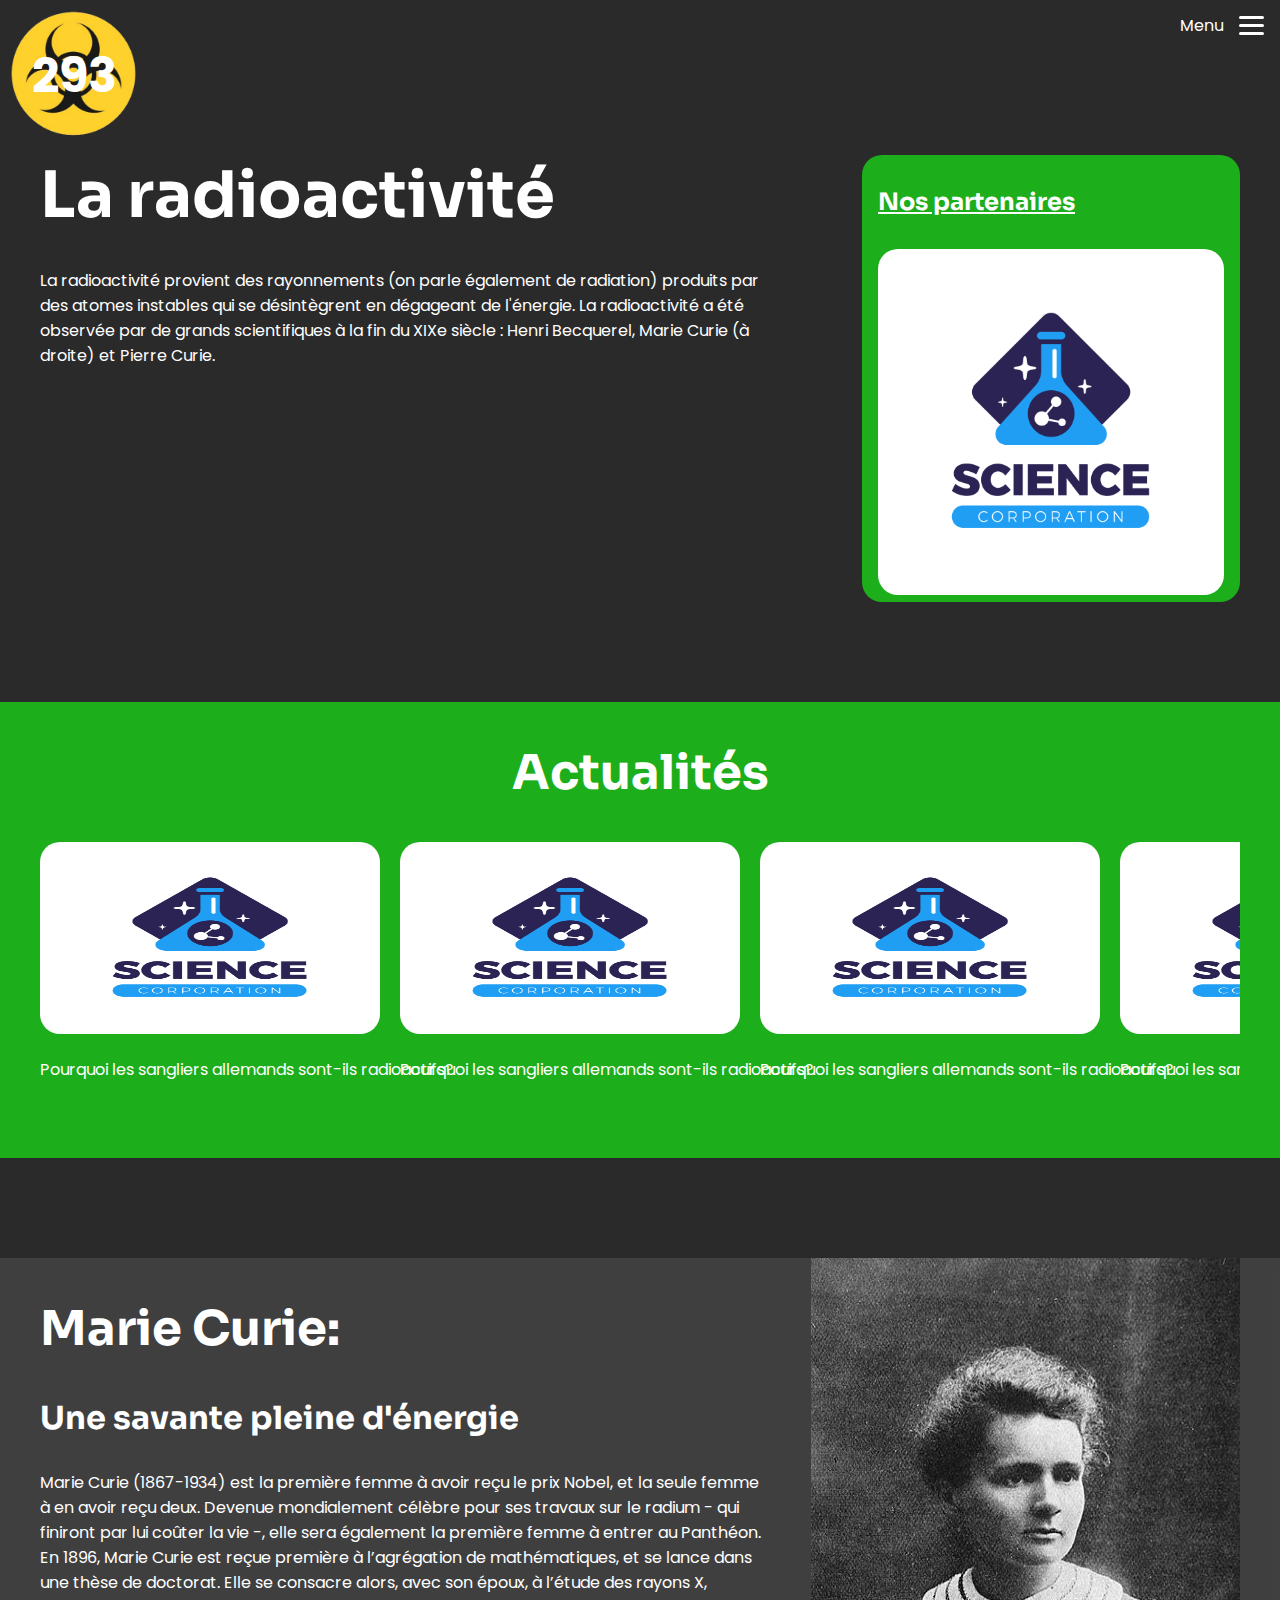
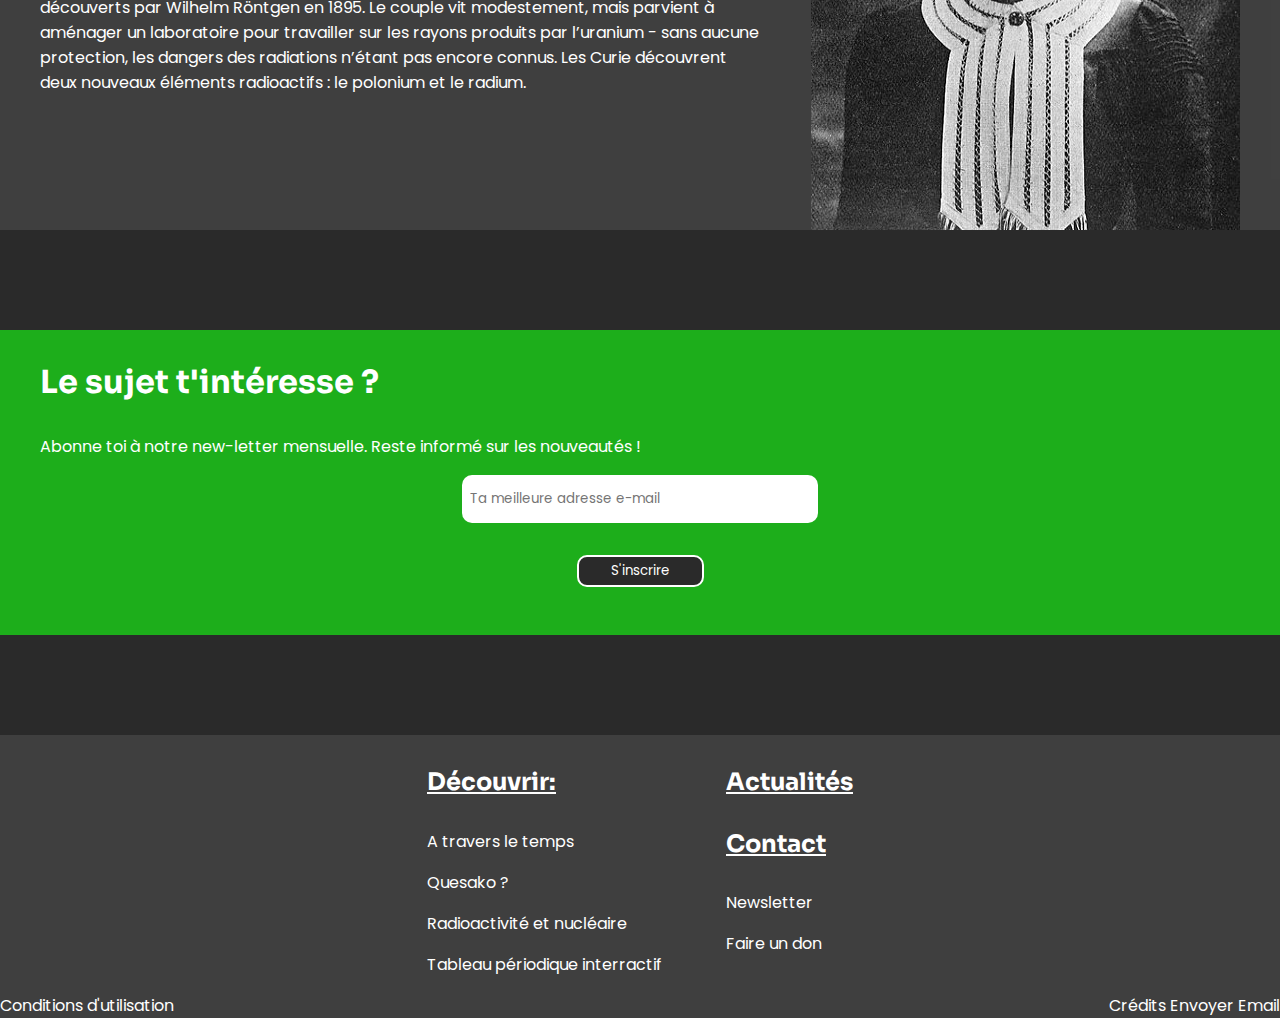
==== index.html @ e86bb807 "first commit" ====
<!DOCTYPE html>
<html lang="fr" class="center col">
<head>
    <title>La radioactivité - Accueil</title>
    <meta charset="utf-8"/>
    <link href="css/style.css" rel="stylesheet"/>
    <link href="css/form.css" rel="stylesheet"/>
</head>
<body class="page" id="#home">
<header>
    <div class="logo">
        <img src="pictures/logo.png" alt="logo" class="logo-image">
        <span>293</span>
    </div>
    <div class="menu">
        <span>Menu</span>
        <a href="#menu">
            <div class="burger-menu">
                <div class="bar"></div>
                <div class="bar"></div>
                <div class="bar"></div>
            </div>
        </a>
        <nav id="menu">
            <a class="close" href="#"><span>Fermer</span> &times;</a>
            <ul>
                <li>Accueil</li>
                <li><h4>Découvrir:</h4></li>
                <li><p>A travers le temps</p></li>
                <li><p>Quesako ?</p></li>
                <li><p>Radioactivité et nucléaire</p></li>
                <li><p><a href="/web/tableau.html">Tableau périodique interractif</a></p></li>
                <li><h4><a href="/#actualites">Actualités</a></h4></li>
                <li><h4><a href="/web/contact.html">Contact</a></h4></li>
                <li><p>Newsletter</p></li>
                <li><p><a href="/web/don.html">Faire un don</a></p></li>
            </ul>
        </nav>
    </div>
</header>
<main>
    <section id="home-intro">
        <div class="content">
            <article class="paragraph">
                <h1>La radioactivité</h1>
                <p>La radioactivité provient des rayonnements (on parle également de radiation) produits par des atomes
                    instables qui se désintègrent en dégageant de l'énergie.
                    La radioactivité a été observée par de grands scientifiques à la fin du XIXe siècle : Henri
                    Becquerel,
                    Marie Curie (à droite) et Pierre Curie.
                </p>
            </article>
            <article class="partners">
                <h4><a href="/partenaires">Nos partenaires</a></h4>
                <img src="pictures/8891351.jpg" alt="partner-science">
            </article>
        </div>
    </section>
    <section id="actualites">
        <div class="content">
            <h2>Actualités</h2>
            <div class="actu-list">
                <article>
                    <img src="pictures/8891351.jpg" alt="to">
                    <p>Pourquoi les sangliers allemands sont-ils radioactifs?</p>
                </article>
                <article>
                    <img src="pictures/8891351.jpg" alt="to">
                    <p>Pourquoi les sangliers allemands sont-ils radioactifs?</p>
                </article>
                <article>
                    <img src="pictures/8891351.jpg" alt="to">
                    <p>Pourquoi les sangliers allemands sont-ils radioactifs?</p>
                </article>
                <article>
                    <img src="pictures/8891351.jpg" alt="to">
                    <p>Pourquoi les sangliers allemands sont-ils radioactifs?</p>
                </article>
                <article>
                    <img src="pictures/8891351.jpg" alt="to">
                    <p>Pourquoi les sangliers allemands sont-ils radioactifs?</p>
                </article>
                <article>
                    <img src="pictures/8891351.jpg" alt="to">
                    <p>Pourquoi les sangliers allemands sont-ils radioactifs?</p>
                </article>
            </div>
        </div>
    </section>
    <section id="marie-curie">
        <div class="content text-image-block">
            <div>
                <h2>Marie Curie:</h2>
                <h3>Une savante pleine d'énergie</h3>
                <p>
                    Marie Curie (1867-1934) est la première femme à avoir reçu le prix Nobel, et la seule femme à en
                    avoir
                    reçu
                    deux. Devenue mondialement célèbre pour ses travaux sur le radium - qui finiront par lui coûter la
                    vie
                    -,
                    elle sera également la première femme à entrer au Panthéon.

                    En 1896, Marie Curie est reçue première à l’agrégation de mathématiques, et se lance dans une thèse
                    de
                    doctorat. Elle se consacre alors, avec son époux, à l’étude des rayons X, découverts par Wilhelm
                    Röntgen
                    en
                    1895. Le couple vit modestement, mais parvient à aménager un laboratoire pour travailler sur les
                    rayons
                    produits par l’uranium - sans aucune protection, les dangers des radiations n’étant pas encore
                    connus.
                    Les
                    Curie découvrent deux nouveaux éléments radioactifs : le polonium et le radium.
                </p>
            </div>
            <img src="pictures/Marie_Curie.jpg" alt="Marie Curie">
        </div>
    </section>
    <section id="newsletter">
        <div class="content">
            <h3>Le sujet t'intéresse ?</h3>
            <p>Abonne toi à notre new-letter mensuelle. Reste informé sur les nouveautés !</p>
            <form method="post">
                <label for="email">Email</label>
                <input type="email" id="email" name="email" placeholder="Ta meilleure adresse e-mail">
                <button type="submit">S'inscrire</button>
            </form>
        </div>
    </section>
</main>
<footer>
    <div class="nav-rappel content">
        <div>
            <h4>Découvrir:</h4>
            <p>A travers le temps</p>
            <p>Quesako ?</p>
            <p>Radioactivité et nucléaire</p>
            <p><a href="/web/tableau.html">Tableau périodique interractif</a></p>
        </div>
        <div>
            <h4>Actualités</h4>
            <h4>Contact</h4>
            <p>Newsletter</p>
            <p>Faire un don</p>
        </div>
    </div>
    <div class="bottom-bar">
        <span class="legend"><a href="/web/conditions.html">Conditions d'utilisation</a></span>
        <div>
            <span><a href="/web/credits.html">Crédits</a></span>
            <a href="mailto:claire@inetis.ch.com">Envoyer Email</a>
        </div>
    </div>
</footer>
</body>
</html>
---- css/style.css ----
@import url('https://fonts.googleapis.com/css2?family=Poppins:ital,wght@0,100;0,200;0,300;0,400;0,500;0,600;0,700;0,800;0,900;1,100;1,200;1,300;1,400;1,500;1,600;1,700;1,800;1,900&family=Sora:wght@100;200;300;400;500;600;700;800&display=swap');

/*
// GENERAL
*/

html {
    width: 100%;
    height: 100%;
    overflow-x: hidden;
}

body {
    background-color: #2A2A2A;
    color: white;
    font-family: 'Poppins', Verdana, Arial, serif;
    padding: 0;
    margin: 0;
}

.page main {
    display: flex;
    flex-direction: column;
    gap: 100px;
}

section {
    display: flex;
    align-items: center;
    justify-content: center;
}

.content {
    max-width: 1200px;
}

footer {
    background-color: rgba(255, 255, 255, 0.1);
    margin-top: 100px;
    display: flex;
    flex-direction: column;
}

footer .nav-rappel {
    display: flex;
    justify-content: start;
    gap: 64px;
    align-self: center;
}

footer .bottom-bar {
    display: flex;
    justify-content: space-between;
}

a {
    color: inherit;
    transition: text-shadow .1s ease-in;
    text-decoration: inherit;
}

a:hover {
    text-shadow: #2A2A2A 1px 1px;
}

::-webkit-scrollbar {
    width: 8px; /* Default width for both scrollbars */
}

/* For the vertical scrollbar */
::-webkit-scrollbar-vertical {
    width: 8px;
}

/* For the horizontal scrollbar */
::-webkit-scrollbar-horizontal {
    height: 8px;
}

/* Track */
::-webkit-scrollbar-track {
    box-shadow: inset 0 0 5px grey;
    border-radius: 4px;
}

/* Handle */
::-webkit-scrollbar-thumb {
    background: darkgray;
    border-radius: 4px;
}

/* Handle on hover */
::-webkit-scrollbar-thumb:hover {
    background: gray;
}

/* TYPOGRAPHY */

h1, .h1 {
    font-size: 64px;
    font-weight: bold;
    font-family: Sora, Lato, SansSerif, serif;
    margin: 0 0 32px 0;
}

h2, .h2 {
    font-size: 48px;
    font-weight: bold;
    font-family: Sora, Lato, SansSerif, serif;
}

h3, .h3 {
    font-size: 32px;
    font-weight: bold;
    font-family: Sora, Lato, SansSerif, serif;
}

h4, .h4 {
    font-size: 24px;
    text-decoration: underline;
    font-weight: bold;
    font-family: Sora, Lato, SansSerif, serif;
}


/*
// NAVIGATION
*/

.menu {
    display: flex;
    align-items: center;
}

.burger-menu {
    display: flex;
    flex-direction: column;
    gap: 5px;
    margin: 1rem;
}

.bar {
    width: 25px;
    height: 3px;
    background-color: white;
    border-radius: 1.5px;
}

nav {
    position: fixed;
    top: 0;
    left: 0;
    right: 0;
    bottom: 0;
    z-index: 10;
    overflow: hidden;
    background: #2A2A2A;
    display: flex;
    justify-content: space-evenly;
    align-items: center;
    /* animation haut-bas */
    transform: translateY(-100%);
    transition: transform 0.2s ease;
}

nav ul {
    list-style-type: none;
}

nav .close {
    position: absolute;
    top: 0;
    right: 12px;
    font-size: 3rem;
    display: flex;
    align-items: center;
}

nav .close span {
    font-size: 1rem;
    margin-right: 1rem;
}

nav:target {
    transform: translateY(0);
}

/*
// HOME
 */

.logo {
    position: relative;
    margin: 10px;
}

.logo .logo-image {
    width: 128px;
    height: 128px;
}

.logo span {
    position: absolute;
    left: 0;
    font-size: 48px;
    font-weight: bold;
    width: 100%;
    height: 100%;
    text-align: center;
    padding: 30px 0;
}

header {
    display: flex;
    justify-content: space-between;
    align-items: start;
}

#home-intro .content {
    display: flex;
    gap: 32px;
}

#home-intro .paragraph {
    max-width: 60%;
}

.partners {
    background-color: #1DAE1B;
    border-radius: 20px;
    padding: 0 1rem;
    margin-left: 70px;
}

.partners img {
    width: 100%;
    max-width: 50rem;
    border-radius: 20px;
}

#actualites {
    background-color: #1DAE1B;
    text-align: center;
    display: flex;
    flex-direction: column;
    align-items: center;
    margin: 0;
    padding: 0;
}

.actu-list {
    display: flex;
    gap: 20px;
    overflow: auto;
    white-space: nowrap;
    margin-bottom: 48px;
}

.actu-list article {
    text-align: start;
    width: 340px;
    margin-bottom: 12px;
}

.actu-list article img {
    width: 100%;
    aspect-ratio: 16/9;
    border-radius: 20px;
}

.text-image-block {
    display: flex;
    gap: 48px;
}

#marie-curie {
    background-color: RGBA(255, 255, 255, 0.1);
}

#marie-curie img {
    width: 50%;
    aspect-ratio: 75/100;
}

#newsletter {
    background-color: #1DAE1B;
    margin: 0;
    padding-bottom: 48px;
}

#newsletter .content {
    width: 100%;
}

#newsletter label {
    visibility: hidden;
    display: none;
}

#newsletter form {
    display: flex;
    justify-content: flex-start;
    gap: 32px;
}

#newsletter input {
    max-width: 340px;
}

/*
// INTERACTIVE PERIODIC TABLE PAGE
 */

#tableau {
    flex-direction: column;
}

td {
    width: 55px;
    height: 55px;
}

td.element {
    border: 1px white solid;
    position: relative;
    padding: 5px;
}

.atomic-number {
    position: absolute;
    top: 0;
    left: 5px;
    font-size: 10px;
}

.atomic-letter {
    text-align: center;
}

.atomic-name {
    font-size: .5rem;
    text-align: center;
}

.radioactive {
    border-color: #1DAE1B !important;
    box-shadow: #1DAE1B;
    color: #1DAE1B !important;
}

.overlay {
    position: absolute;
    top: 0;
    bottom: 0;
    left: 0;
    right: 0;
    background: rgba(0, 0, 0, 0.5);
    transition: opacity 200ms;
    visibility: hidden;
    opacity: 0;
}

.overlay .popup {
    background: white;
    border-radius: 40px;
    width: 80%;
    padding: 1rem;
    color: black;
    display: flex;
    flex-direction: column;
    position: relative;
    margin: 128px auto;
}

.overlay .close {
    position: absolute;
    right: 2rem;
    top: 1rem;
    font-size: 30px;
    cursor: default;
    margin-left: auto;
    color: black;
}

.overlay:target {
    visibility: visible;
    opacity: 1;
}

/*
// Partners carousel
*/

.partners-carousel {
    background-color: #1DAE1B;
    height: 400px;
    flex-direction: column;
    position: relative;
    justify-content: start;
}

div.partner {
    width: 250px;
    aspect-ratio: 3/2;
    background-image: url('/pictures/8891351.jpg');
    background-size: contain;
    background-repeat: no-repeat;
    margin: 32px;
    animation-timing-function: linear;
}

.carousel {
    display:flex;
}

#contact-page {
    display:flex;
    flex-direction:column;
    align-items:center;
}




/* EX: IPAD HORIZONTAL */
@media only screen and (max-width: 1023px) {
    td {
        width: 40px;
        height: 40px;
    }

    div.atomic-name {
        display: none;
    }


}

/* EX: IPAD VERTICSL */
@media only screen and (max-width: 767px) {
    td {
        width: 20px;
        height: 20px;
    }

    .content {
        max-width: 500px;
        flex-direction: column;
    }

    .partners {
        margin: 0;
    }

    #marie-curie img {
        width: 100%;
        margin-bottom: 64px;
    }
}


/* EX: SMARTPHONE */
@media only screen and (max-width: 500px) {
    td {
        width: 20px;
        height: 20px;
    }

    .atomic-number {
        display: none;
    }
}
---- css/form.css ----
form {
    width:100%;
    display:flex;
    flex-direction:column;
    align-items: center;
    text-align: center;
    gap:100px;
}

input {
    width:100%;
    height: 48px;
    border-radius: 10px;
    padding: 0 8px;
    border:0;
}

::placeholder {
    font-family: 'Poppins', Verdana, Arial, serif;
    opacity: 1; /* Firefox */
}

button {
    height: 32px;
    background-color: #2A2A2A;
    padding: 4px 32px;
    border: 2px white solid;
    border-radius: 10px;
    color: white;
    font-family: 'Poppins', Verdana, Arial, serif;
}

fieldset {
    border: none;
    background-color: rgba(255,255,255,0.1);
    border-radius:40px;
    width:100%;
    display:flex;
    flex-direction:column;
    align-items:center;
}

#montant {
    display: flex;
    justify-content: center;
}

.radio-block {
    position:relative;
    width:fit-content;
}

.radio-block span {
   position:absolute;
    top:32px;
    left:38px;
}

.radio-block label {
    position: absolute;
    top: calc(50% - 30px);
    left:0;
    bottom:0;
    right:0;
    text-align: center;
    vertical-align: center;
    font-size: 3rem;
}

label .legend {
    font-size:1.5rem;
    margin: auto 30px;
}

input[type="radio" i].custom-radio {
    appearance: none;
    margin: 30px;
    font: inherit;
    color: white;
    width: 10rem;
    height: 10rem;
    display: grid;
    place-content: center;
    border-radius:20px;
}

input[type="radio"]::before {
    content: "";
    width: 10rem;
    height: 10rem;
    background-color: rgba(255,255,2555,0.1);
    border-radius:20px;
}

input[type="radio"]:checked::before {
    background-color:#1DAE1B;
}

#frequency input[type="radio" i] {
    appearance: none;
    margin: 0;
    font: inherit;
    color: white;
    height: 48px;
    display: grid;
    padding:0;
    width:100%;
}

#frequency input[type="radio"]::before {
    content: "";
    height: 48px;
    width:100%;
    background-color: white;
    border-radius:0;
    margin:0;
    padding:0;
    place-content: center;
}

#frequency input[type="radio"]:checked::before {
    background-color:#1DAE1B;
}

#frequency label {
    color: #2A2A2A;
    position: absolute;
    top:12px;
    bottom:0;
    left:0;
    right:0;
    text-align:center;
}

#frequency div {
    position:relative;
    width:25%;
}


#frequency {
    border-radius: 24px;
    overflow: hidden;
    display: flex;
    margin:30px;
    width:70%;
}

select {
    width:50%;
    height:48px;
    border:none;
    font-size:1.5rem;
    border-radius: 20px;
    padding: 0 12px;
}

select option {
    height: 3rem;
    font-size:1vw;
}

#paiement {
    display:flex;
    width:70%;
    gap:32px;
    margin: 32px;
}

#paiement label {
    display:none;
    visibility: hidden;
}

#paiement div {
    width:50%;
}

#paiement input {
    height:48px;
    border-radius:20px;
}

.confirmation {
    display:flex;
    width:70%;
    align-items: center;
    gap:16px;
}

input#conditions {
    width:32px;
}

.confirmation .button {
    margin-left:auto;
    height:48px;
    padding: 0 64px;
    border-radius: 20px;
    font-size:24px;
    font-weight:bold;
}

#contact {
    background-color: #1DAE1B;
    border-radius:40px;
    gap:0;
    padding-bottom:32px;
}

.line {
    display:flex;
    justify-content:space-between;
    gap:32px;
    width:70%;
}

.line div {
    width:100%;
}

.line label {
    visibility: hidden;
}

.classic-radio {
    display:flex;
    width:70%;
}

.classic-radio div {
    display:flex;
    align-items:center;
    margin-left:32px;
    gap:4px;
}

.classic-radio input::before {
    width:32px;
    height:32px;
}

textarea {
    width:70%;
    margin:32px 0 ;
    border-radius:10px;
    height:10rem;
}

.confirmation .buttons {
    margin-left:auto;
}
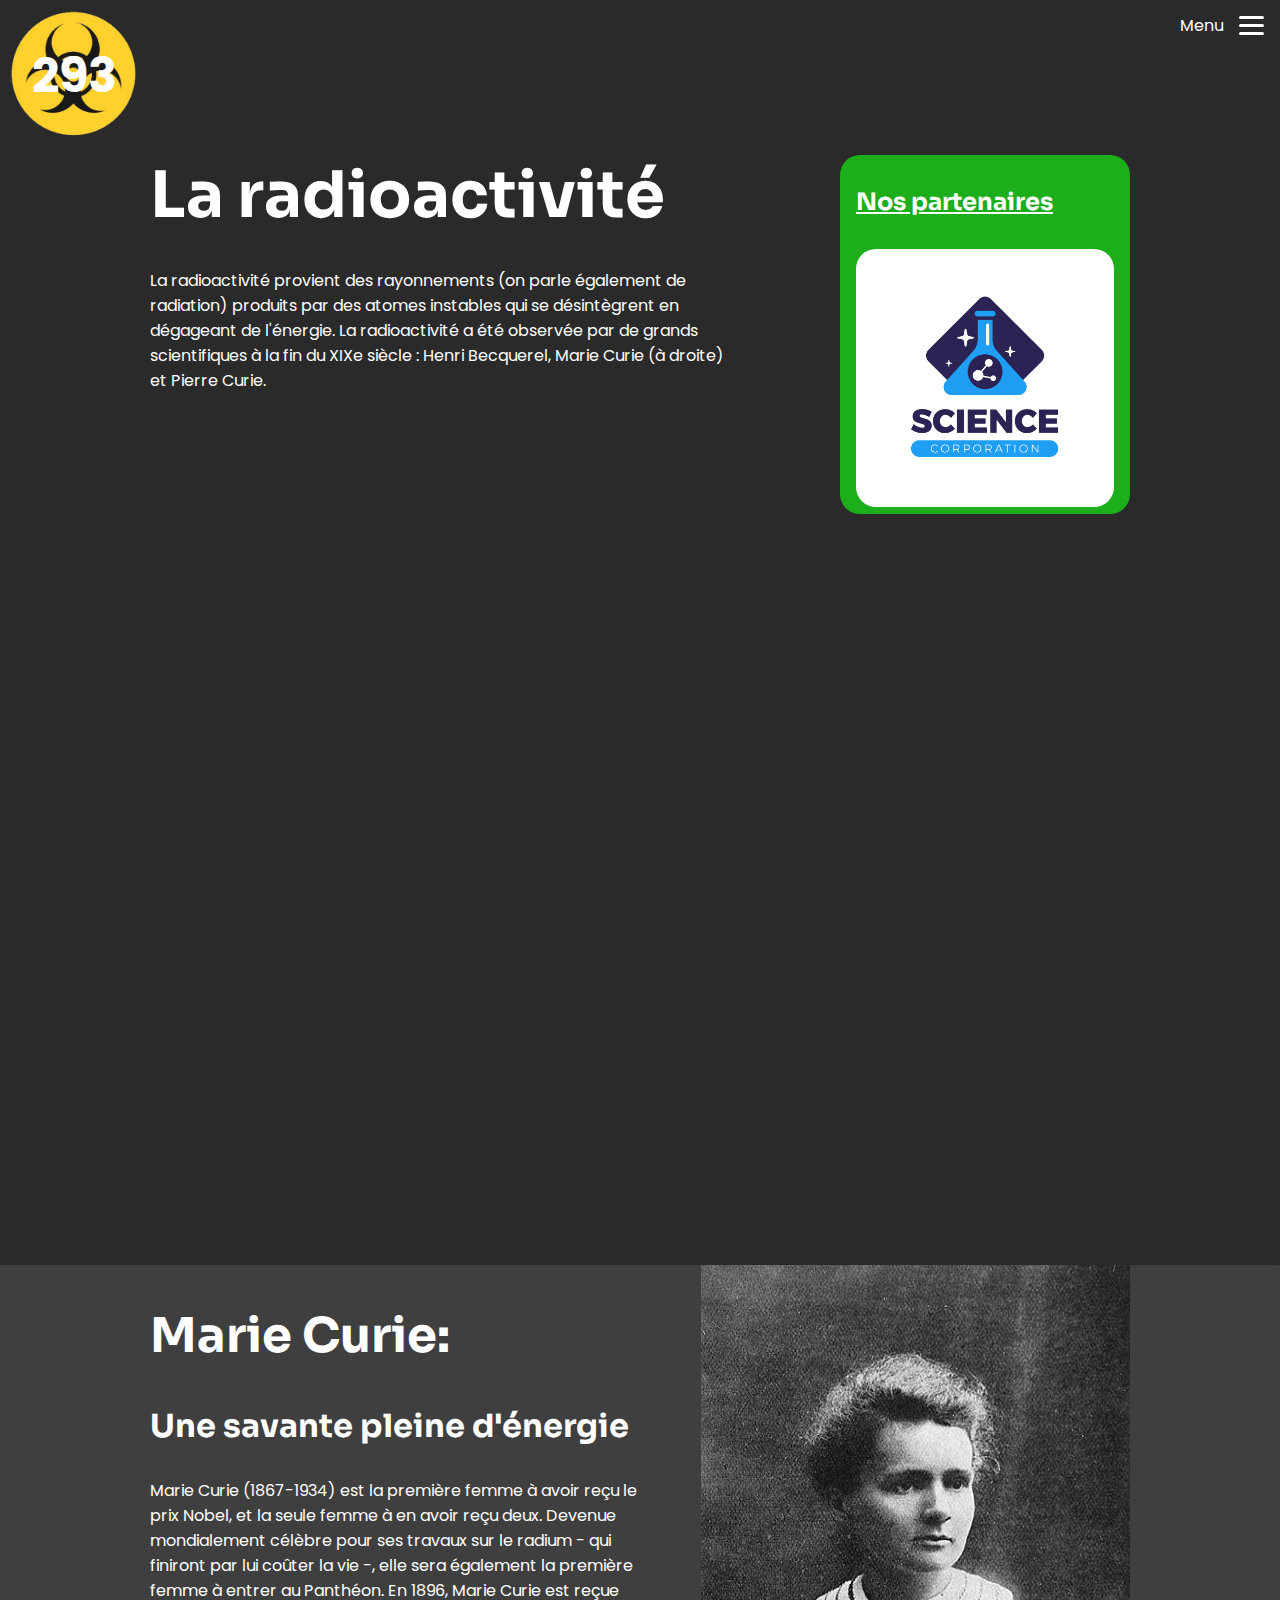
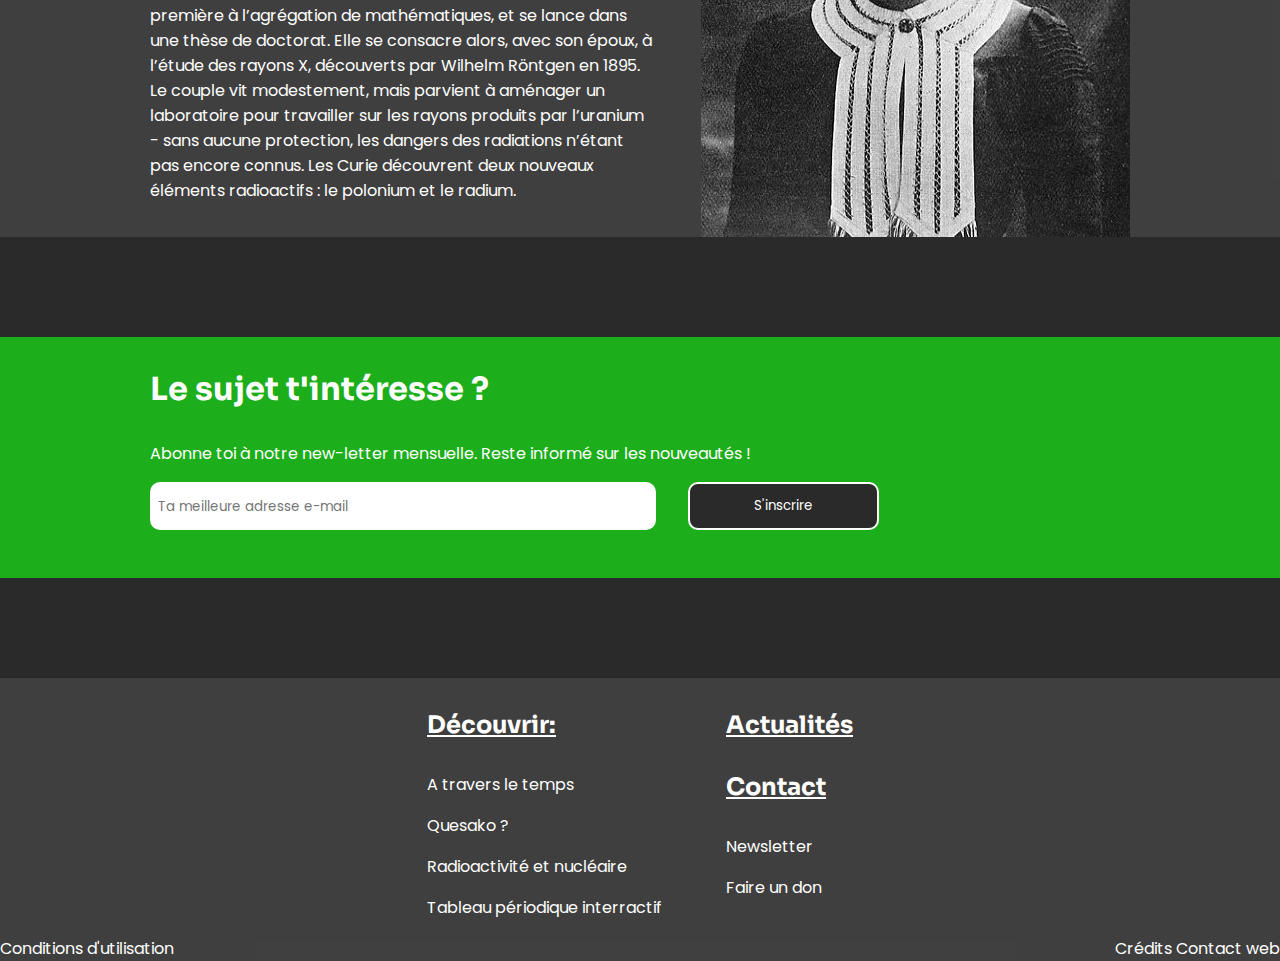
==== commit 9bbbf5b0: "Avancement" ====
--- a/index.html
+++ b/index.html
@@ -24,15 +24,14 @@
         <nav id="menu">
             <a class="close" href="#"><span>Fermer</span> &times;</a>
             <ul>
-                <li>Accueil</li>
+                <li><h4><a href="/">Accueil</a></h4></li>
                 <li><h4>Découvrir:</h4></li>
-                <li><p>A travers le temps</p></li>
-                <li><p>Quesako ?</p></li>
-                <li><p>Radioactivité et nucléaire</p></li>
+                <li><p><a href="/web/chronologie.html">A travers le temps</a></p></li>
+                <li><p><a href="/web/quesako.html">Quesako ?</a></p></li>
+                <li><p><a href="/web/nucleaire.html">Radioactivité et nucléaire</a></p></li>
                 <li><p><a href="/web/tableau.html">Tableau périodique interractif</a></p></li>
-                <li><h4><a href="/#actualites">Actualités</a></h4></li>
                 <li><h4><a href="/web/contact.html">Contact</a></h4></li>
-                <li><p>Newsletter</p></li>
+                <li><p><a href="/web/newsletter.html">Newsletter</a></p></li>
                 <li><p><a href="/web/don.html">Faire un don</a></p></li>
             </ul>
         </nav>
@@ -56,36 +55,8 @@
             </article>
         </div>
     </section>
-    <section id="actualites">
-        <div class="content">
-            <h2>Actualités</h2>
-            <div class="actu-list">
-                <article>
-                    <img src="pictures/8891351.jpg" alt="to">
-                    <p>Pourquoi les sangliers allemands sont-ils radioactifs?</p>
-                </article>
-                <article>
-                    <img src="pictures/8891351.jpg" alt="to">
-                    <p>Pourquoi les sangliers allemands sont-ils radioactifs?</p>
-                </article>
-                <article>
-                    <img src="pictures/8891351.jpg" alt="to">
-                    <p>Pourquoi les sangliers allemands sont-ils radioactifs?</p>
-                </article>
-                <article>
-                    <img src="pictures/8891351.jpg" alt="to">
-                    <p>Pourquoi les sangliers allemands sont-ils radioactifs?</p>
-                </article>
-                <article>
-                    <img src="pictures/8891351.jpg" alt="to">
-                    <p>Pourquoi les sangliers allemands sont-ils radioactifs?</p>
-                </article>
-                <article>
-                    <img src="pictures/8891351.jpg" alt="to">
-                    <p>Pourquoi les sangliers allemands sont-ils radioactifs?</p>
-                </article>
-            </div>
-        </div>
+    <section class="content" id="home-video">
+        <iframe src="https://www.youtube.com/embed/_R22zEQFxsU" title="La radioactivité expliquée en 3 minutes" allow="accelerometer; autoplay; clipboard-write; encrypted-media; gyroscope; picture-in-picture; web-share" allowfullscreen></iframe>
     </section>
     <section id="marie-curie">
         <div class="content text-image-block">
@@ -149,7 +120,7 @@
         <span class="legend"><a href="/web/conditions.html">Conditions d'utilisation</a></span>
         <div>
             <span><a href="/web/credits.html">Crédits</a></span>
-            <a href="mailto:claire@inetis.ch.com">Envoyer Email</a>
+            <a href="mailto:claire@inetis.ch.com">Contact web</a>
         </div>
     </div>
 </footer>
--- a/css/style.css
+++ b/css/style.css
@@ -22,16 +22,19 @@
     display: flex;
     flex-direction: column;
     gap: 100px;
+    align-items:center;
 }
 
 section {
     display: flex;
     align-items: center;
     justify-content: center;
+    flex-direction: column;
+    width:100%;
 }
 
 .content {
-    max-width: 1200px;
+    max-width: 980px;
 }
 
 footer {
@@ -65,16 +68,6 @@
 
 ::-webkit-scrollbar {
     width: 8px; /* Default width for both scrollbars */
-}
-
-/* For the vertical scrollbar */
-::-webkit-scrollbar-vertical {
-    width: 8px;
-}
-
-/* For the horizontal scrollbar */
-::-webkit-scrollbar-horizontal {
-    height: 8px;
 }
 
 /* Track */
@@ -238,35 +231,6 @@
     border-radius: 20px;
 }
 
-#actualites {
-    background-color: #1DAE1B;
-    text-align: center;
-    display: flex;
-    flex-direction: column;
-    align-items: center;
-    margin: 0;
-    padding: 0;
-}
-
-.actu-list {
-    display: flex;
-    gap: 20px;
-    overflow: auto;
-    white-space: nowrap;
-    margin-bottom: 48px;
-}
-
-.actu-list article {
-    text-align: start;
-    width: 340px;
-    margin-bottom: 12px;
-}
-
-.actu-list article img {
-    width: 100%;
-    aspect-ratio: 16/9;
-    border-radius: 20px;
-}
 
 .text-image-block {
     display: flex;
@@ -282,29 +246,10 @@
     aspect-ratio: 75/100;
 }
 
-#newsletter {
-    background-color: #1DAE1B;
-    margin: 0;
-    padding-bottom: 48px;
-}
-
-#newsletter .content {
-    width: 100%;
-}
-
-#newsletter label {
-    visibility: hidden;
-    display: none;
-}
-
-#newsletter form {
-    display: flex;
-    justify-content: flex-start;
-    gap: 32px;
-}
-
-#newsletter input {
-    max-width: 340px;
+#home-video iframe {
+    width:100%;
+    aspect-ratio: 16/9;
+    border:0;
 }
 
 /*
@@ -419,6 +364,13 @@
     align-items:center;
 }
 
+/**
+// QUESAKO
+ */
+
+video {
+    width: 100%;
+}
 
 
 
@@ -433,11 +385,16 @@
         display: none;
     }
 
+    .content {
+        max-width: 740px;
+        background-color:blue;
+    }
+
 
 }
 
 /* EX: IPAD VERTICSL */
-@media only screen and (max-width: 767px) {
+@media only screen and (max-width: 768px) {
     td {
         width: 20px;
         height: 20px;
@@ -446,6 +403,7 @@
     .content {
         max-width: 500px;
         flex-direction: column;
+        background-color:red;
     }
 
     .partners {
@@ -460,7 +418,7 @@
 
 
 /* EX: SMARTPHONE */
-@media only screen and (max-width: 500px) {
+@media only screen and (max-width: 500px){
     td {
         width: 20px;
         height: 20px;
@@ -469,4 +427,10 @@
     .atomic-number {
         display: none;
     }
+
+    .content {
+        margin: 0 50px;
+        flex-direction:column;
+        background-color:yellow;
+    }
 }--- a/css/form.css
+++ b/css/form.css
@@ -249,4 +249,39 @@
 
 .confirmation .buttons {
     margin-left:auto;
+}
+
+#newsletter form {
+    width:100%;
+    display:flex;
+    flex-direction:row;
+}
+#newsletter {
+    background-color: #1DAE1B;
+    margin: 0;
+    padding-bottom: 48px;
+}
+
+#newsletter .content {
+    width: 100%;
+}
+
+#newsletter label {
+    visibility: hidden;
+    display: none;
+}
+
+#newsletter form {
+    display: flex;
+    justify-content: flex-start;
+    gap: 32px;
+}
+
+#newsletter input {
+    width: 50%;
+}
+
+#newsletter button {
+    height:48px;
+    padding: 0 64px;
 }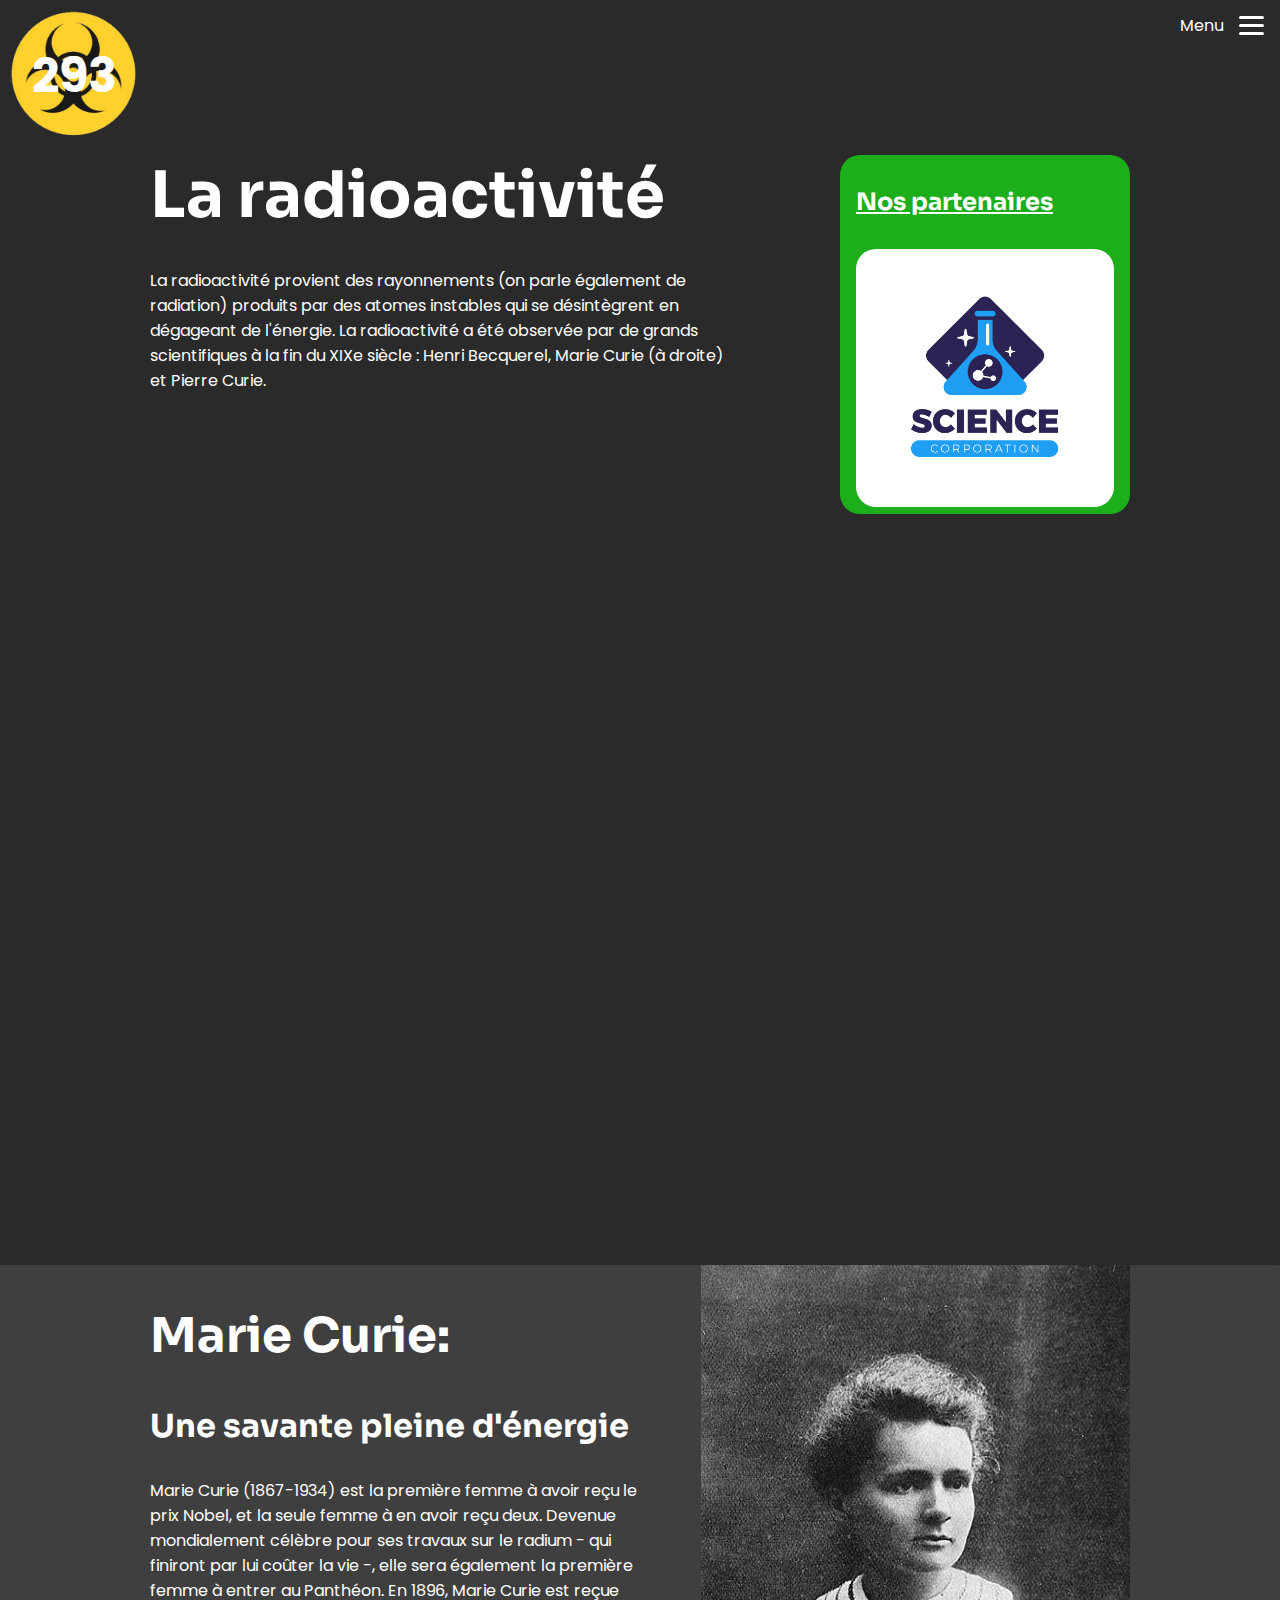
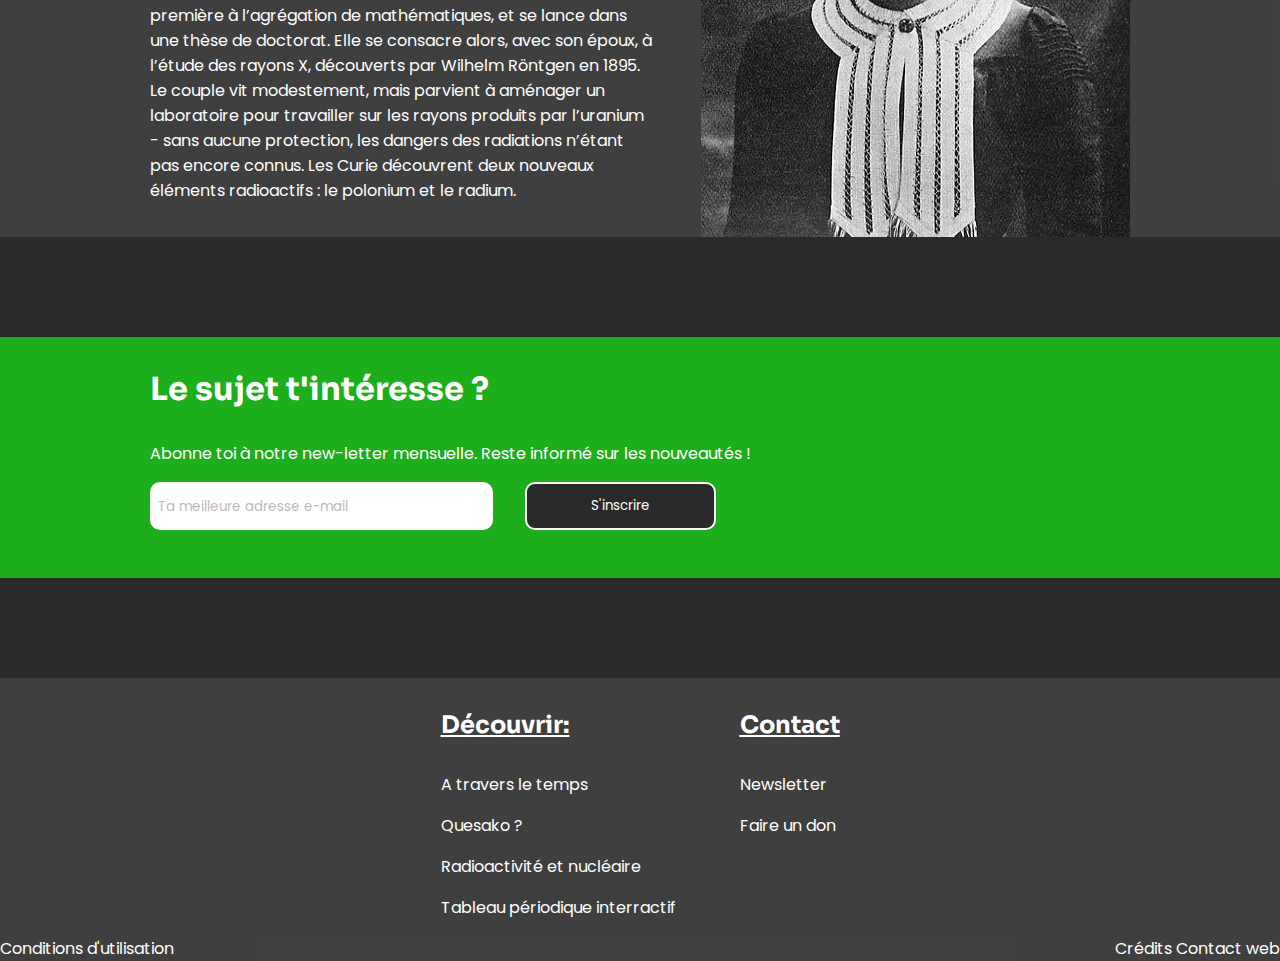
==== commit c2d037c3: "Same footer" ====
--- a/index.html
+++ b/index.html
@@ -49,14 +49,16 @@
                     Marie Curie (à droite) et Pierre Curie.
                 </p>
             </article>
-            <article class="partners">
+            <aside class="partners">
                 <h4><a href="/partenaires">Nos partenaires</a></h4>
                 <img src="pictures/8891351.jpg" alt="partner-science">
-            </article>
+            </aside>
         </div>
     </section>
     <section class="content" id="home-video">
-        <iframe src="https://www.youtube.com/embed/_R22zEQFxsU" title="La radioactivité expliquée en 3 minutes" allow="accelerometer; autoplay; clipboard-write; encrypted-media; gyroscope; picture-in-picture; web-share" allowfullscreen></iframe>
+        <iframe src="https://www.youtube.com/embed/_R22zEQFxsU" title="La radioactivité expliquée en 3 minutes"
+                allow="accelerometer; autoplay; clipboard-write; encrypted-media; gyroscope; picture-in-picture; web-share"
+                allowfullscreen></iframe>
     </section>
     <section id="marie-curie">
         <div class="content text-image-block">
@@ -93,9 +95,11 @@
             <h3>Le sujet t'intéresse ?</h3>
             <p>Abonne toi à notre new-letter mensuelle. Reste informé sur les nouveautés !</p>
             <form method="post">
-                <label for="email">Email</label>
-                <input type="email" id="email" name="email" placeholder="Ta meilleure adresse e-mail">
-                <button type="submit">S'inscrire</button>
+                <div class="line">
+                    <label for="email">Email</label>
+                    <input type="email" id="email" name="email" placeholder="Ta meilleure adresse e-mail">
+                    <button type="submit">S'inscrire</button>
+                </div>
             </form>
         </div>
     </section>
@@ -104,16 +108,15 @@
     <div class="nav-rappel content">
         <div>
             <h4>Découvrir:</h4>
-            <p>A travers le temps</p>
-            <p>Quesako ?</p>
-            <p>Radioactivité et nucléaire</p>
+            <p><a href="/web/chronologie.html">A travers le temps</a></p>
+            <p><a href="/web/quesako.html">Quesako ?</a></p>
+            <p><a href="/web/nucleaire.html">Radioactivité et nucléaire</a></p>
             <p><a href="/web/tableau.html">Tableau périodique interractif</a></p>
         </div>
         <div>
-            <h4>Actualités</h4>
-            <h4>Contact</h4>
-            <p>Newsletter</p>
-            <p>Faire un don</p>
+            <h4><a href="/web/contact.html">Contact</a></h4>
+            <p><a href="/web/newsletter.html">Newsletter</a></p>
+            <p><a href="/web/don.html">Faire un don</a></p>
         </div>
     </div>
     <div class="bottom-bar">
--- a/css/style.css
+++ b/css/style.css
@@ -136,7 +136,7 @@
     width: 25px;
     height: 3px;
     background-color: white;
-    border-radius: 1.5px;
+    border-radius: 2px;
 }
 
 nav {
@@ -242,7 +242,6 @@
 }
 
 #marie-curie img {
-    width: 50%;
     aspect-ratio: 75/100;
 }
 
@@ -294,7 +293,7 @@
 }
 
 .overlay {
-    position: absolute;
+    position: fixed;
     top: 0;
     bottom: 0;
     left: 0;
@@ -313,7 +312,10 @@
     color: black;
     display: flex;
     flex-direction: column;
-    position: relative;
+    position: fixed;
+    top:10%;
+    left:10%;
+    right:10%;
     margin: 128px auto;
 }
 
@@ -332,6 +334,18 @@
     opacity: 1;
 }
 
+#isotope a {
+    text-decoration: underline;
+}
+
+#isotpe img {
+    width:100%;
+}
+
+#construit-ton-atome a {
+    text-decoration: underline;
+}
+
 /*
 // Partners carousel
 */
@@ -387,32 +401,45 @@
 
     .content {
         max-width: 740px;
-        background-color:blue;
-    }
-
-
-}
-
-/* EX: IPAD VERTICSL */
+    }
+
+    .atomic-letter {
+        font-size:1rem;
+    }
+
+    .atomic-number {
+        display: none;
+    }
+
+    .atomic-letter {
+        font-size: .7rem;
+    }
+
+    #marie-curie img {
+        width: 100%;
+        margin-bottom: 64px;
+    }
+
+    .content {
+        max-width: 500px;
+        flex-direction: column;
+    }
+}
+
+/* EX: IPAD VERTICAL */
 @media only screen and (max-width: 768px) {
     td {
         width: 20px;
         height: 20px;
     }
 
-    .content {
-        max-width: 500px;
-        flex-direction: column;
-        background-color:red;
-    }
-
     .partners {
         margin: 0;
     }
 
-    #marie-curie img {
-        width: 100%;
-        margin-bottom: 64px;
+
+    .atomic-letter {
+        font-size:.5rem;
     }
 }
 
@@ -424,13 +451,16 @@
         height: 20px;
     }
 
-    .atomic-number {
-        display: none;
-    }
-
     .content {
-        margin: 0 50px;
+        max-width:90%;
         flex-direction:column;
-        background-color:yellow;
+    }
+
+    .atomic-letter {
+        font-size:.3rem;
+    }
+
+    td.element {
+        padding:0;
     }
 }--- a/css/form.css
+++ b/css/form.css
@@ -11,13 +11,15 @@
     width:100%;
     height: 48px;
     border-radius: 10px;
-    padding: 0 8px;
     border:0;
+    padding:0;
 }
 
 ::placeholder {
     font-family: 'Poppins', Verdana, Arial, serif;
-    opacity: 1; /* Firefox */
+    opacity: 50%; /* Firefox */
+    padding-left:8px;
+    margin-left:8px;
 }
 
 button {
@@ -43,6 +45,7 @@
 #montant {
     display: flex;
     justify-content: center;
+    flex-wrap:wrap;
 }
 
 .radio-block {
@@ -74,7 +77,7 @@
 
 input[type="radio" i].custom-radio {
     appearance: none;
-    margin: 30px;
+    margin: 15px;
     font: inherit;
     color: white;
     width: 10rem;
@@ -102,7 +105,7 @@
     font: inherit;
     color: white;
     height: 48px;
-    display: grid;
+    display: flex;
     padding:0;
     width:100%;
 }
@@ -189,7 +192,11 @@
 }
 
 input#conditions {
-    width:32px;
+    width:16px;
+}
+
+.confirmation a {
+    text-decoration: underline;
 }
 
 .confirmation .button {
@@ -204,7 +211,7 @@
 #contact {
     background-color: #1DAE1B;
     border-radius:40px;
-    gap:0;
+    gap:16px;
     padding-bottom:32px;
 }
 
@@ -221,6 +228,7 @@
 
 .line label {
     visibility: hidden;
+    display:none;
 }
 
 .classic-radio {
@@ -241,14 +249,10 @@
 }
 
 textarea {
-    width:70%;
     margin:32px 0 ;
     border-radius:10px;
     height:10rem;
-}
-
-.confirmation .buttons {
-    margin-left:auto;
+    width:100%;
 }
 
 #newsletter form {
@@ -284,4 +288,112 @@
 #newsletter button {
     height:48px;
     padding: 0 64px;
+}
+
+#newsletter .line {
+    justify-content: flex-start;
+}
+
+input[type="radio" i].classic-radio {
+    width:1rem;
+}
+
+#contact-gender {
+    display:flex;
+    gap:8px;
+    width:70%;
+}
+
+#contact-gender div {
+    display:flex;
+    align-items: center;
+    gap:8px;
+}
+
+#country-tel {
+   font-size:1em;
+    width:64px;
+}
+
+#country-tel option {
+    font-size: 1em;
+    width:100%;
+}
+
+#country-phone {
+    display:flex;
+    width:100%;
+    gap:16px;
+}
+
+
+#country-phone .dropdown {
+    width:fit-content;
+}
+
+#country-phone .dropdown select {
+    background-color:white;
+}
+
+#contact-gender span {
+    text-align: start;
+    align-self: center;
+}
+
+.buttons {
+    display:flex;
+    width:70%;
+    justify-content: flex-start;
+}
+
+.confirmation label {
+    display:block;
+    visibility: visible;
+}
+
+.confirmation {
+    justify-content: start;
+}
+
+.label-visible label{
+    visibility: visible;
+    display:block;
+    text-align: left;
+    padding-left:4px;
+}
+
+@media only screen and (max-width: 768px) {
+    .line {
+        flex-direction: column;
+        gap:16px;
+    }
+
+    #contact {
+        gap:16px;
+    }
+
+    #frequency {
+        width:100%;
+    }
+
+    #frequency label {
+        font-size: .8rem;
+    }
+
+    #contact-gender span {
+        justify-self:center;
+        align-self: start;
+    }
+    .confirmation {
+        flex-direction: row;
+    }
+    #newsletter input {
+        width:100%;
+    }
+}
+
+@media only screen and (max-width: 500px) {
+    #contact-gender {
+        flex-direction: column;
+    }
 }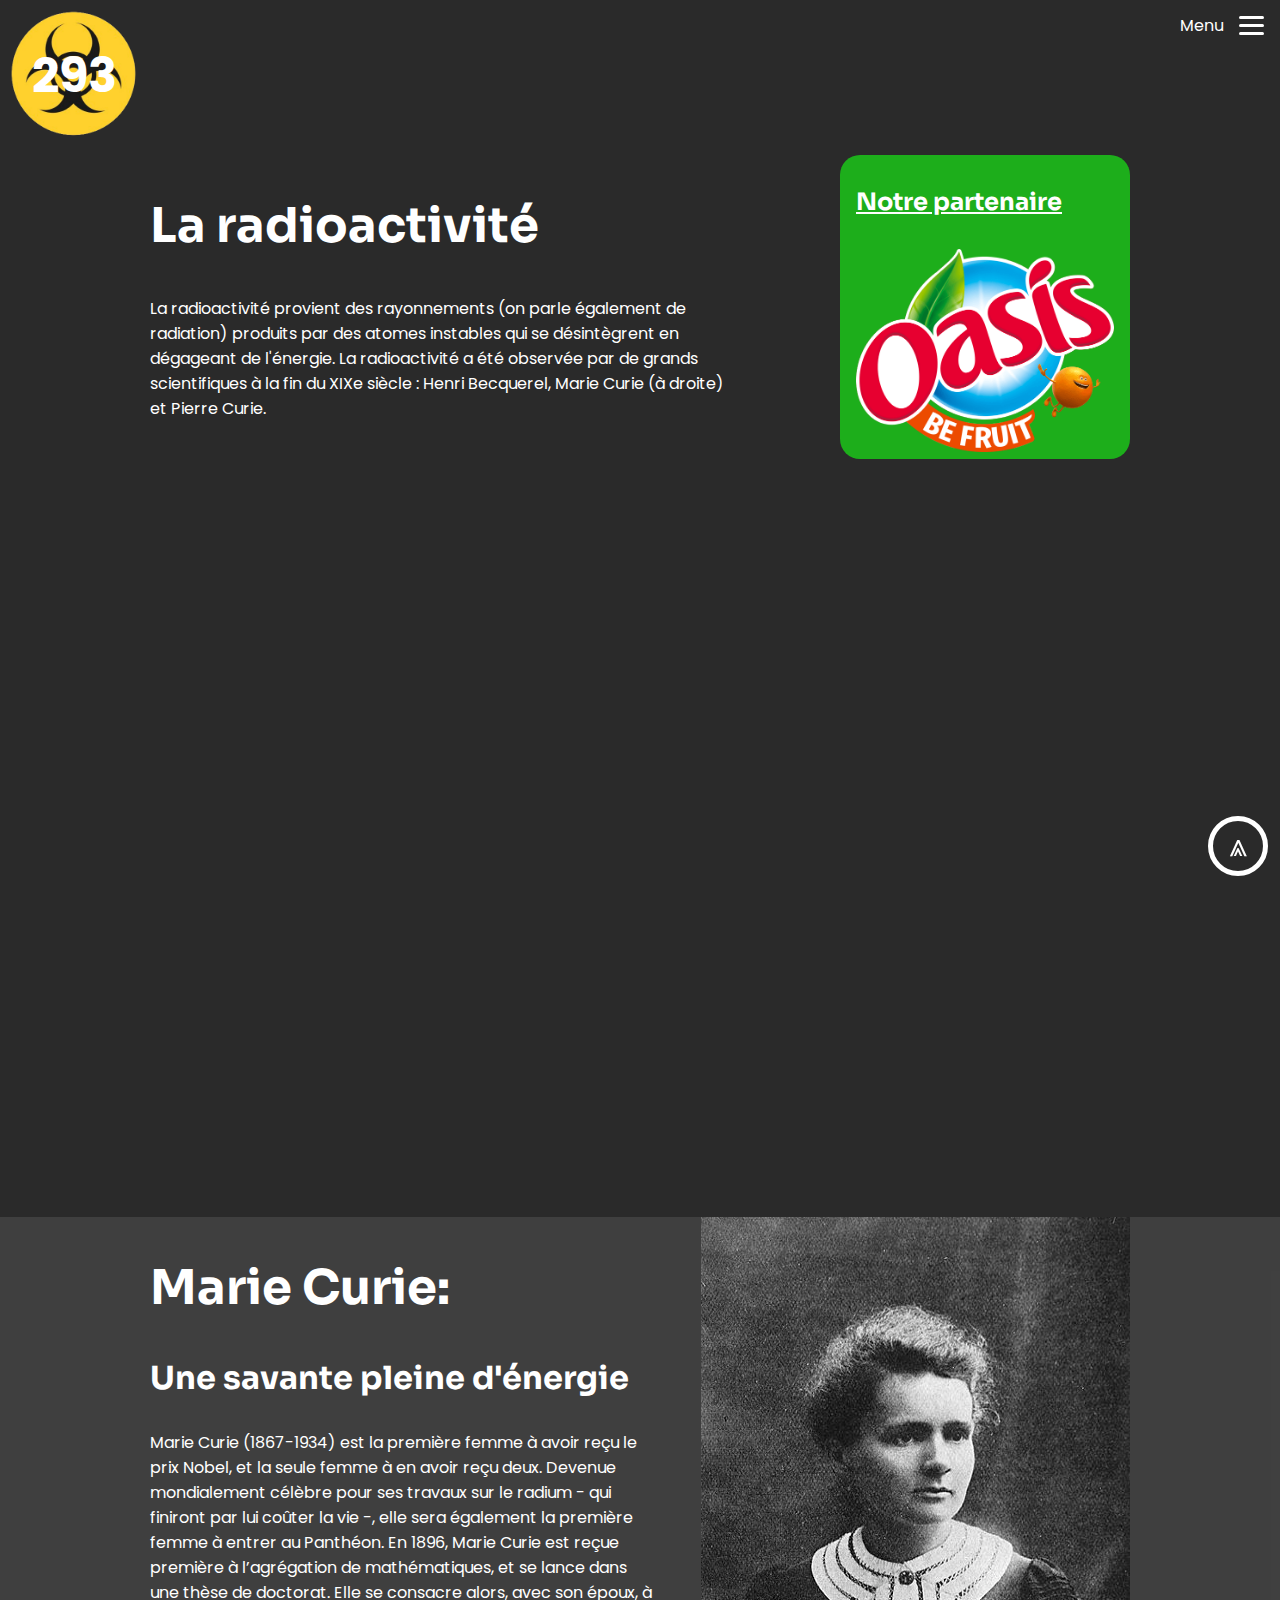
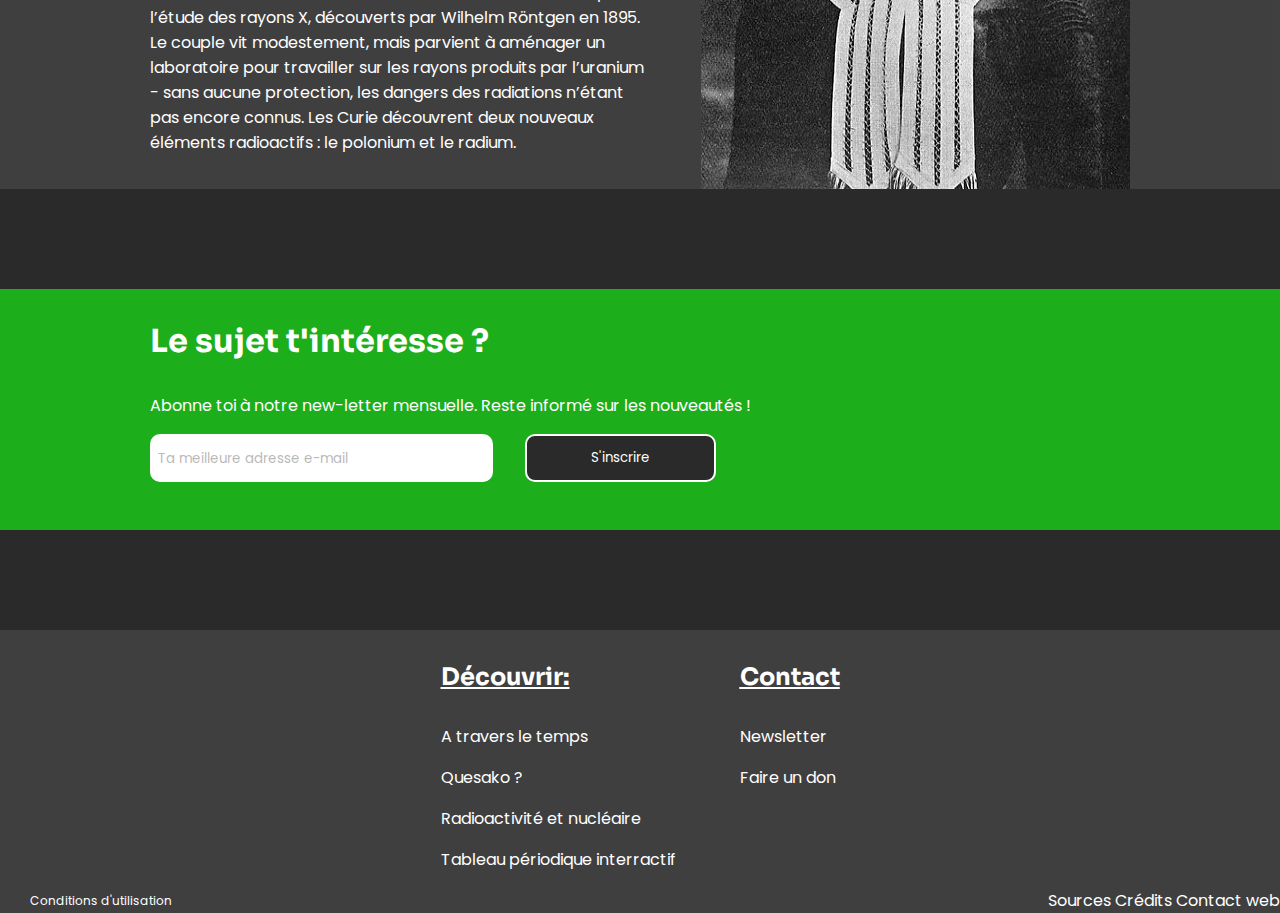
==== commit d545eb3f: "Projet rendu le 22.12.2023 22h50" ====
--- a/index.html
+++ b/index.html
@@ -1,20 +1,22 @@
 <!DOCTYPE html>
-<html lang="fr" class="center col">
+<html lang="fr" id="top">
 <head>
     <title>La radioactivité - Accueil</title>
-    <meta charset="utf-8"/>
-    <link href="css/style.css" rel="stylesheet"/>
-    <link href="css/form.css" rel="stylesheet"/>
+    <meta charset="utf-8">
+    <link href="css/style.css" rel="stylesheet">
+    <link href="css/form.css" rel="stylesheet">
 </head>
-<body class="page" id="#home">
+<body class="page" id="home">
 <header>
     <div class="logo">
+        <!---Logo -->
         <img src="pictures/logo.png" alt="logo" class="logo-image">
         <span>293</span>
     </div>
     <div class="menu">
-        <span>Menu</span>
+        <!---Menu de navigation burger-->
         <a href="#menu">
+            <span>Menu</span>
             <div class="burger-menu">
                 <div class="bar"></div>
                 <div class="bar"></div>
@@ -33,33 +35,38 @@
                 <li><h4><a href="/web/contact.html">Contact</a></h4></li>
                 <li><p><a href="/web/newsletter.html">Newsletter</a></p></li>
                 <li><p><a href="/web/don.html">Faire un don</a></p></li>
+                <li><p><a href="/web/pdf.html">A propos</a></p></li>
             </ul>
         </nav>
     </div>
+    <!---Fin du menu de navigation burger-->
 </header>
+<!-- La balise main définit le corps de ma page-->
 <main>
-    <section id="home-intro">
+    <div id="home-intro">
         <div class="content">
-            <article class="paragraph">
-                <h1>La radioactivité</h1>
+            <div class="paragraph">
+                <h2>La radioactivité</h2>
                 <p>La radioactivité provient des rayonnements (on parle également de radiation) produits par des atomes
                     instables qui se désintègrent en dégageant de l'énergie.
                     La radioactivité a été observée par de grands scientifiques à la fin du XIXe siècle : Henri
                     Becquerel,
                     Marie Curie (à droite) et Pierre Curie.
                 </p>
-            </article>
+            </div>
             <aside class="partners">
-                <h4><a href="/partenaires">Nos partenaires</a></h4>
-                <img src="pictures/8891351.jpg" alt="partner-science">
+                <h4><a href="/partenaires">Notre partenaire</a></h4>
+                <!-- Insertion d'une publicité dans une zone asside-->
+                <img src="pictures/Logo-oasis.png" alt="partner-science">
             </aside>
         </div>
-    </section>
-    <section class="content" id="home-video">
+    </div>
+    <div class="content" id="home-video">
+        <!---Insertion d'une video youtube via une ifrmae-->
         <iframe src="https://www.youtube.com/embed/_R22zEQFxsU" title="La radioactivité expliquée en 3 minutes"
                 allow="accelerometer; autoplay; clipboard-write; encrypted-media; gyroscope; picture-in-picture; web-share"
                 allowfullscreen></iframe>
-    </section>
+    </div>
     <section id="marie-curie">
         <div class="content text-image-block">
             <div>
@@ -122,10 +129,15 @@
     <div class="bottom-bar">
         <span class="legend"><a href="/web/conditions.html">Conditions d'utilisation</a></span>
         <div>
+            <!---Sources-->
+            <span><a href="/web/sources.html">Sources</a></span>
+            <!---Crédits-->
             <span><a href="/web/credits.html">Crédits</a></span>
+            <!---Mailto-->
             <a href="mailto:claire@inetis.ch.com">Contact web</a>
         </div>
     </div>
 </footer>
+<a href="#top"><div class="ancre">&And;</div></a>
 </body>
 </html>
--- a/css/style.css
+++ b/css/style.css
@@ -33,6 +33,10 @@
     width:100%;
 }
 
+li {
+    margin-bottom: 8px;
+}
+
 .content {
     max-width: 980px;
 }
@@ -54,6 +58,12 @@
 footer .bottom-bar {
     display: flex;
     justify-content: space-between;
+}
+
+iframe {
+    width:100%;
+    border:0;
+    aspect-ratio:16/9;
 }
 
 a {
@@ -85,6 +95,28 @@
 /* Handle on hover */
 ::-webkit-scrollbar-thumb:hover {
     background: gray;
+}
+
+.legend {
+    font-size:1.5rem !important;
+}
+
+span.legend {
+    font-size:12px !important;
+}
+
+.ancre {
+    position:fixed;
+    bottom:24px;
+    right:12px;
+    color:white;
+    font-size:2rem;
+    border:5px white solid;
+    border-radius:50%;
+    aspect-ratio: 1/1;
+    width:50px;
+    text-align: center;
+    background-color:#2A2A2A;
 }
 
 /* TYPOGRAPHY */
@@ -120,7 +152,7 @@
 // NAVIGATION
 */
 
-.menu {
+.menu a {
     display: flex;
     align-items: center;
 }
@@ -249,6 +281,17 @@
     width:100%;
     aspect-ratio: 16/9;
     border:0;
+}
+
+#home-video {
+    width: 100%;
+}
+/*
+//
+*/
+
+#credits .content {
+    align-items:start;
 }
 
 /*
@@ -346,6 +389,17 @@
     text-decoration: underline;
 }
 
+.sommaire ul{
+    list-style-type: none;
+    display:flex;
+    gap: 16px;
+    flex-wrap: wrap;
+}
+
+.sommaire a:hover {
+    text-decoration: underline;
+}
+
 /*
 // Partners carousel
 */
@@ -356,18 +410,31 @@
     flex-direction: column;
     position: relative;
     justify-content: start;
+    overflow-x:scroll;
+    padding: 0 64px;
 }
 
 div.partner {
-    width: 250px;
+    width: 256px;
     aspect-ratio: 3/2;
-    background-image: url('/pictures/8891351.jpg');
     background-size: contain;
     background-repeat: no-repeat;
     margin: 32px;
     animation-timing-function: linear;
 }
 
+div.partner-1 {
+    background-image: url("/pictures/pub.webp")
+}
+
+div.partner-2 {
+    background-image: url("/pictures/pub2.jpeg")
+}
+
+div.partner-3 {
+    background-image: url("/pictures/pub3.jpg")
+}
+
 .carousel {
     display:flex;
 }
@@ -384,6 +451,31 @@
 
 video {
     width: 100%;
+}
+
+/*
+//CHRONOLOGIE
+ */
+
+#chronologie section {
+    align-items:start;
+}
+
+/**
+PDF DEVELOPPEMENT PAGE
+ */
+
+#pdf iframe
+{
+    width:100%;
+    aspect-ratio: 7/8;
+    margin-bottom: 128px;
+}
+
+#pdf main {
+    display:flex;
+    justify-content:center;
+    align-items:center;
 }
 
 
@@ -424,6 +516,18 @@
         max-width: 500px;
         flex-direction: column;
     }
+
+    .partners {
+        margin: 0;
+    }
+
+    #newsletter .line {
+        flex-direction:column;
+    }
+
+    #newsletter .line input {
+        width:100%;
+    }
 }
 
 /* EX: IPAD VERTICAL */
@@ -433,11 +537,6 @@
         height: 20px;
     }
 
-    .partners {
-        margin: 0;
-    }
-
-
     .atomic-letter {
         font-size:.5rem;
     }
--- a/css/form.css
+++ b/css/form.css
@@ -1,25 +1,25 @@
 form {
-    width:100%;
-    display:flex;
-    flex-direction:column;
+    width: 100%;
+    display: flex;
+    flex-direction: column;
     align-items: center;
     text-align: center;
-    gap:100px;
+    gap: 100px;
 }
 
 input {
-    width:100%;
+    width: 100%;
     height: 48px;
     border-radius: 10px;
-    border:0;
-    padding:0;
+    border: 0;
+    padding: 0;
 }
 
 ::placeholder {
     font-family: 'Poppins', Verdana, Arial, serif;
     opacity: 50%; /* Firefox */
-    padding-left:8px;
-    margin-left:8px;
+    padding-left: 8px;
+    margin-left: 8px;
 }
 
 button {
@@ -34,44 +34,44 @@
 
 fieldset {
     border: none;
-    background-color: rgba(255,255,255,0.1);
-    border-radius:40px;
-    width:100%;
-    display:flex;
-    flex-direction:column;
-    align-items:center;
+    background-color: rgba(255, 255, 255, 0.1);
+    border-radius: 40px;
+    width: 100%;
+    display: flex;
+    flex-direction: column;
+    align-items: center;
 }
 
 #montant {
     display: flex;
     justify-content: center;
-    flex-wrap:wrap;
+    flex-wrap: wrap;
 }
 
 .radio-block {
-    position:relative;
-    width:fit-content;
+    position: relative;
+    width: fit-content;
 }
 
 .radio-block span {
-   position:absolute;
-    top:32px;
-    left:38px;
+    position: absolute;
+    top: 32px;
+    left: 38px;
 }
 
 .radio-block label {
     position: absolute;
     top: calc(50% - 30px);
-    left:0;
-    bottom:0;
-    right:0;
+    left: 0;
+    bottom: 0;
+    right: 0;
     text-align: center;
     vertical-align: center;
     font-size: 3rem;
 }
 
-label .legend {
-    font-size:1.5rem;
+.legend {
+    font-size: 1.5rem;
     margin: auto 30px;
 }
 
@@ -84,60 +84,60 @@
     height: 10rem;
     display: grid;
     place-content: center;
-    border-radius:20px;
+    border-radius: 20px;
 }
 
 input[type="radio"]::before {
     content: "";
     width: 10rem;
     height: 10rem;
-    background-color: rgba(255,255,2555,0.1);
-    border-radius:20px;
+    background-color: rgba(255, 255, 2555, 0.1);
+    border-radius: 20px;
 }
 
 input[type="radio"]:checked::before {
-    background-color:#1DAE1B;
-}
-
-#frequency input[type="radio" i] {
+    background-color: #1DAE1B;
+}
+
+#frequency input[type="radio"] {
     appearance: none;
     margin: 0;
     font: inherit;
     color: white;
     height: 48px;
     display: flex;
-    padding:0;
-    width:100%;
+    padding: 0;
+    width: 100%;
 }
 
 #frequency input[type="radio"]::before {
     content: "";
     height: 48px;
-    width:100%;
+    width: 100%;
     background-color: white;
-    border-radius:0;
-    margin:0;
-    padding:0;
+    border-radius: 0;
+    margin: 0;
+    padding: 0;
     place-content: center;
 }
 
 #frequency input[type="radio"]:checked::before {
-    background-color:#1DAE1B;
+    background-color: #1DAE1B;
 }
 
 #frequency label {
     color: #2A2A2A;
     position: absolute;
-    top:12px;
-    bottom:0;
-    left:0;
-    right:0;
-    text-align:center;
+    top: 12px;
+    bottom: 0;
+    left: 0;
+    right: 0;
+    text-align: center;
 }
 
 #frequency div {
-    position:relative;
-    width:25%;
+    position: relative;
+    width: 25%;
 }
 
 
@@ -145,121 +145,122 @@
     border-radius: 24px;
     overflow: hidden;
     display: flex;
-    margin:30px;
-    width:70%;
+    margin: 30px;
+    width: 70%;
 }
 
 select {
-    width:50%;
-    height:48px;
-    border:none;
-    font-size:1.5rem;
+    width: 50%;
+    height: 48px;
+    border: none;
+    font-size: 1.5rem;
     border-radius: 20px;
     padding: 0 12px;
 }
 
 select option {
     height: 3rem;
-    font-size:1vw;
+    font-size: 1vw;
 }
 
 #paiement {
-    display:flex;
-    width:70%;
-    gap:32px;
+    display: flex;
+    width: 70%;
+    gap: 32px;
     margin: 32px;
 }
 
 #paiement label {
-    display:none;
+    display: none;
     visibility: hidden;
 }
 
 #paiement div {
-    width:50%;
+    width: 50%;
 }
 
 #paiement input {
-    height:48px;
-    border-radius:20px;
+    height: 48px;
+    border-radius: 20px;
 }
 
 .confirmation {
-    display:flex;
-    width:70%;
+    display: flex;
+    width: 70%;
     align-items: center;
-    gap:16px;
+    gap: 16px;
 }
 
 input#conditions {
-    width:16px;
+    width: 16px;
 }
 
 .confirmation a {
     text-decoration: underline;
 }
 
-.confirmation .button {
-    margin-left:auto;
-    height:48px;
+.confirmation button {
+    margin-left: auto;
+    height: 48px;
     padding: 0 64px;
     border-radius: 20px;
-    font-size:24px;
-    font-weight:bold;
-}
-
-#contact {
+    font-size: 24px;
+    font-weight: bold;
+}
+
+#contact-form {
     background-color: #1DAE1B;
-    border-radius:40px;
-    gap:16px;
-    padding-bottom:32px;
+    border-radius: 40px;
+    gap: 16px;
+    padding-bottom: 32px;
 }
 
 .line {
-    display:flex;
-    justify-content:space-between;
-    gap:32px;
-    width:70%;
+    display: flex;
+    justify-content: space-between;
+    gap: 32px;
+    width: 70%;
 }
 
 .line div {
-    width:100%;
+    width: 100%;
 }
 
 .line label {
     visibility: hidden;
-    display:none;
+    display: none;
 }
 
 .classic-radio {
-    display:flex;
-    width:70%;
+    display: flex;
+    width: 70%;
 }
 
 .classic-radio div {
-    display:flex;
-    align-items:center;
-    margin-left:32px;
-    gap:4px;
-}
-
-.classic-radio input::before {
-    width:32px;
-    height:32px;
+    display: flex;
+    align-items: center;
+    margin-left: 32px;
+    gap: 4px;
+}
+
+input[type="radio"].classic-radio::before {
+    width: 32px;
+    height: fit-content;
 }
 
 textarea {
-    margin:32px 0 ;
-    border-radius:10px;
-    height:10rem;
-    width:100%;
+    margin: 32px 0;
+    border-radius: 10px;
+    height: 10rem;
+    width: 100%;
 }
 
 #newsletter form {
-    width:100%;
-    display:flex;
-    flex-direction:row;
-}
+    width: 100%;
+    display: flex;
+    flex-direction: row;
+}
+
 #newsletter {
     background-color: #1DAE1B;
     margin: 0;
@@ -286,7 +287,7 @@
 }
 
 #newsletter button {
-    height:48px;
+    height: 48px;
     padding: 0 64px;
 }
 
@@ -295,44 +296,45 @@
 }
 
 input[type="radio" i].classic-radio {
-    width:1rem;
+    width: 1rem;
 }
 
 #contact-gender {
-    display:flex;
-    gap:8px;
-    width:70%;
+    display: flex;
+    gap: 8px;
+    width: 70%;
 }
 
 #contact-gender div {
-    display:flex;
+    display: flex;
     align-items: center;
-    gap:8px;
+    gap: 8px;
 }
 
 #country-tel {
-   font-size:1em;
-    width:64px;
+    font-size: 1em;
+    width: 64px;
 }
 
 #country-tel option {
     font-size: 1em;
-    width:100%;
+    width: 100%;
 }
 
 #country-phone {
-    display:flex;
-    width:100%;
-    gap:16px;
+    display: flex;
+    width: 100%;
+    gap: 16px;
 }
 
 
 #country-phone .dropdown {
-    width:fit-content;
+    width: fit-content;
 }
 
 #country-phone .dropdown select {
-    background-color:white;
+    background-color: white;
+    width: 128px;
 }
 
 #contact-gender span {
@@ -341,13 +343,13 @@
 }
 
 .buttons {
-    display:flex;
-    width:70%;
+    display: flex;
+    width: 70%;
     justify-content: flex-start;
 }
 
 .confirmation label {
-    display:block;
+    display: block;
     visibility: visible;
 }
 
@@ -355,25 +357,38 @@
     justify-content: start;
 }
 
-.label-visible label{
+.confirmation button {
+    font-size: 12px;
+    padding: 0 32px;
+    width: 128px;
+}
+
+.label-visible label {
     visibility: visible;
-    display:block;
+    display: block;
     text-align: left;
-    padding-left:4px;
+    padding-left: 4px;
+}
+
+#checkbox-message {
+    display:flex;
+    text-align:start;
+    align-items:flex-end;
+    gap: 16px;
 }
 
 @media only screen and (max-width: 768px) {
     .line {
         flex-direction: column;
-        gap:16px;
+        gap: 16px;
     }
 
     #contact {
-        gap:16px;
+        gap: 16px;
     }
 
     #frequency {
-        width:100%;
+        width: 100%;
     }
 
     #frequency label {
@@ -381,14 +396,17 @@
     }
 
     #contact-gender span {
-        justify-self:center;
+        justify-self: center;
         align-self: start;
     }
+
     .confirmation {
-        flex-direction: row;
-    }
+        flex-direction: column;
+        align-items:center;
+    }
+
     #newsletter input {
-        width:100%;
+        width: 100%;
     }
 }
 
